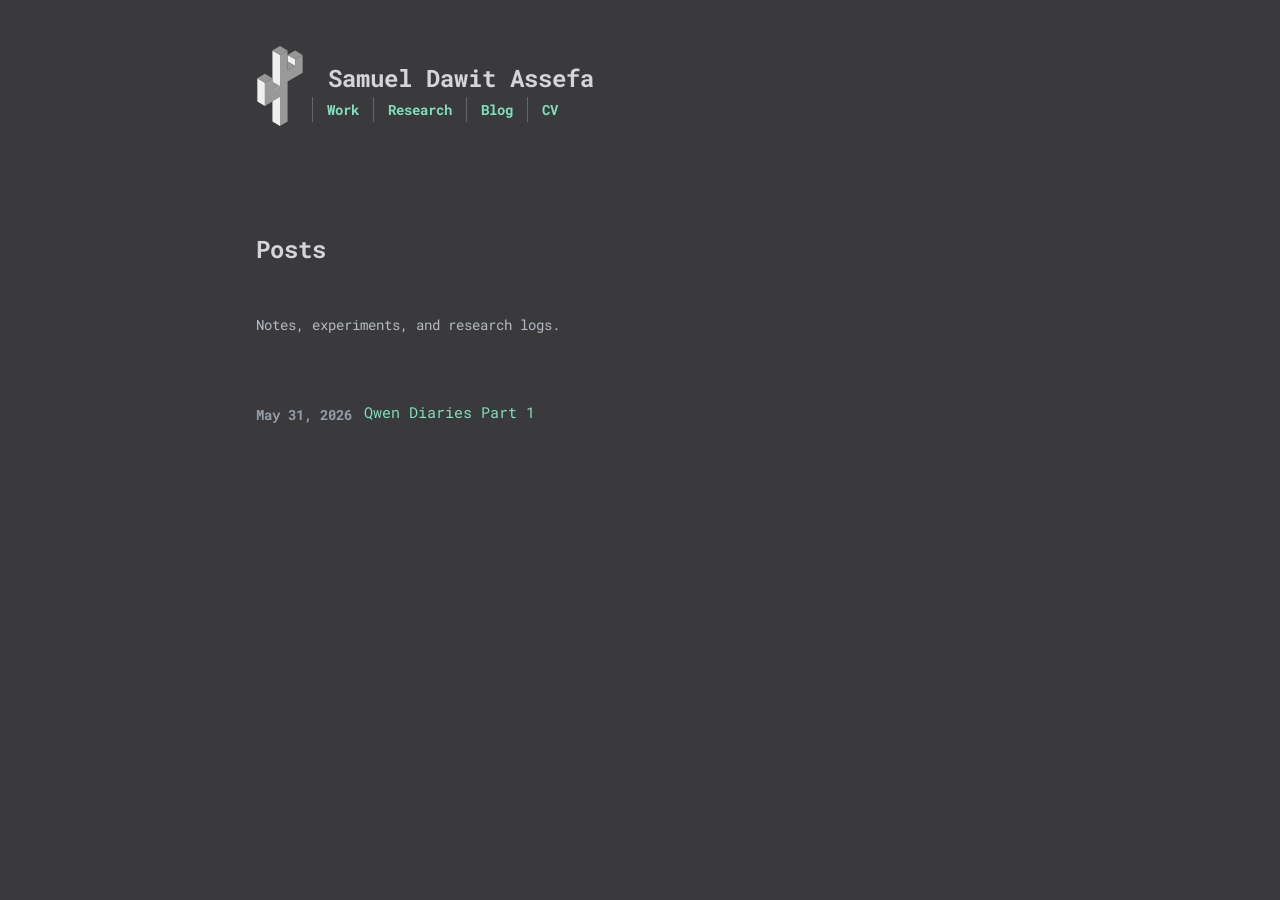
==== blog/index.html @ 893b2c5b "Match Astro Cactus styling" ====
<!doctype html>
<html lang="en">
  <head>
    <meta charset="utf-8">
    <meta name="viewport" content="width=device-width, initial-scale=1">
    <meta name="description" content="Blog posts by Samuel Dawit Assefa.">
    <title>Blog · Samuel Dawit Assefa</title>
    <link rel="stylesheet" href="/styles.css">
  </head>
  <body>
    <div class="page-shell">
      <header class="site-header">
        <div class="header-lockup">
          <a class="brand-link" href="/">
            <svg aria-hidden="true" class="mark" fill="none" focusable="false" viewBox="0 0 272 480" xmlns="http://www.w3.org/2000/svg">
              <path fill="#cdffb8" d="M181.334 93.333v-40L226.667 80v40zM136.001 53.333 90.667 26.667v426.666L136.001 480zM45.333 220 0 193.334v140L45.333 360z"></path>
              <path fill="#d482ab" d="M90.667 26.667 136.001 0l45.333 26.667-45.333 26.666zM181.334 53.33l45.333-26.72L272 53.33 226.667 80zM136 240l-45.333-26.67v53.34zM0 193.33l45.333-26.72 45.334 26.72L45.333 220zM181.334 93.277 226.667 120l-45.333 26.67z"></path>
              <path fill="#2abc89" d="m136 53.333 45.333-26.666v120L226.667 120V80L272 53.333V160l-90.667 53.333v240L136 480V306.667L45.334 360V220l45.333-26.667v73.334L136 240z"></path>
            </svg>
            <span>Samuel Dawit Assefa</span>
          </a>
          <nav aria-label="Primary navigation">
            <a href="/#work">Work</a>
            <a href="/#research">Research</a>
            <a href="/blog/" aria-current="page">Blog</a>
            <a href="/assets/Samuel_Dawit_Assefa_CV.pdf">CV</a>
          </nav>
        </div>
      </header>

      <main>
        <section class="intro">
          <h1>Posts</h1>
          <p>Notes, experiments, and research logs.</p>
        </section>

        <section class="section">
          <div class="post-list">
            <article class="post-row">
              <time datetime="2026-05-31">May 31, 2026</time>
              <h3><a href="/blog/qwen-diaries-part-1.html">Qwen Diaries Part 1</a></h3>
            </article>
          </div>
        </section>
      </main>
    </div>
  </body>
</html>
---- styles.css ----
:root {
  color-scheme: dark;
  --bg: #3a3a3c;
  --bg-soft: #444448;
  --text: #d5d5d7;
  --muted: #b5bac4;
  --faint: #969ca8;
  --line: #666;
  --accent: #7ee0bd;
  --accent-soft: #d6f6a2;
}

@font-face {
  font-family: "Roboto Mono";
  src: url("/assets/fonts/roboto-mono-regular.ttf") format("truetype");
  font-weight: 400;
  font-style: normal;
  font-display: swap;
}

@font-face {
  font-family: "Roboto Mono";
  src: url("/assets/fonts/roboto-mono-700.ttf") format("truetype");
  font-weight: 700;
  font-style: normal;
  font-display: swap;
}

* {
  box-sizing: border-box;
}

html {
  scroll-behavior: smooth;
}

body {
  margin: 0;
  background: var(--bg);
  color: var(--text);
  font-family: "Roboto Mono", ui-monospace, SFMono-Regular, Menlo, Monaco, Consolas, "Liberation Mono", "Courier New", monospace;
  font-size: 14px;
  line-height: 1.75;
  font-weight: 400;
}

a {
  color: var(--accent);
  text-decoration: none;
}

a:hover {
  color: var(--accent-soft);
  text-decoration: underline;
  text-underline-offset: 4px;
}

.page-shell {
  width: min(100% - 32px, 768px);
  margin: 0 auto;
  padding-top: 64px;
}

.site-header {
  position: relative;
  margin-bottom: 112px;
  padding: 0;
}

.header-lockup {
  display: flex;
  flex-direction: column;
  align-items: flex-start;
  padding-left: 72px;
}

.brand-link {
  position: relative;
  display: inline-flex;
  align-items: center;
  color: var(--text);
  font-size: 1.5rem;
  font-weight: 700;
  line-height: 1.2;
}

.mark {
  position: absolute;
  left: -72px;
  top: -18px;
  width: 48px;
  height: 80px;
  filter: grayscale(1);
}

.brand-link:hover .mark {
  filter: grayscale(0);
}

.site-title {
  color: var(--text);
  font-size: 0.95rem;
  font-weight: 600;
}

nav {
  display: flex;
  flex-wrap: wrap;
  gap: 0;
  color: var(--muted);
  font-size: 0.9rem;
  margin-top: 4px;
  margin-left: -16px;
}

nav a {
  color: var(--accent);
  font-weight: 700;
  padding: 0 14px;
  border-left: 1px solid var(--line);
}

nav a:hover,
nav a[aria-current="page"] {
  color: var(--accent);
}

main {
  padding: 0 0 72px;
}

.intro {
  padding: 0;
}

h1,
h2,
h3,
p {
  margin: 0;
}

h1 {
  max-width: 100%;
  color: var(--text);
  font-size: 1.5rem;
  line-height: 1.3;
  font-weight: 600;
  letter-spacing: 0;
}

h2 {
  color: var(--accent);
  font-size: 1.25rem;
  line-height: 1.3;
  font-weight: 600;
}

h3 {
  color: var(--text);
  font-size: 0.95rem;
  line-height: 1.35;
  font-weight: 400;
}

.intro > p,
.section > p,
.post-row p,
.article-body p {
  color: var(--muted);
}

.intro > p {
  max-width: 680px;
  margin-top: 16px;
}

.intro > p:first-of-type {
  margin-top: 48px;
}

.link-row {
  display: flex;
  flex-wrap: wrap;
  gap: 12px;
  margin-top: 16px;
}

.section {
  padding: 0;
  margin-top: 64px;
  border-top: 0;
}

.section-head {
  display: flex;
  align-items: baseline;
  justify-content: space-between;
  gap: 18px;
  margin-bottom: 24px;
}

.section-head > a {
  color: var(--muted);
  font-size: 0.92rem;
}

.post-list {
  display: grid;
  gap: 16px;
}

.post-row {
  display: grid;
  grid-template-columns: auto minmax(0, 1fr);
  gap: 12px;
  padding: 0;
}

.post-row + .post-row {
  border-top: 0;
}

.post-row time {
  color: var(--faint);
  min-width: 12ch;
  font-size: 0.9rem;
  font-weight: 600;
}

.post-row p {
  margin-top: 4px;
}

.simple-list {
  display: grid;
  gap: 8px;
  margin: 16px 0 0;
  padding: 0;
  color: var(--muted);
  list-style: none;
}

.simple-list li::before {
  content: "— ";
  color: var(--faint);
}

.article-header {
  padding: 0 0 34px;
}

.article-header h1 {
  margin-top: 10px;
}

.article-meta {
  color: var(--muted);
  font-size: 0.92rem;
}

.article-body {
  display: grid;
  gap: 18px;
  padding-top: 0;
  border-top: 0;
}

.note-box {
  padding: 18px;
  border: 1px solid var(--line);
  background: var(--bg-soft);
  color: var(--muted);
}

@media (max-width: 640px) {
  .page-shell {
    width: min(100% - 32px, 768px);
    padding-top: 42px;
  }

  .site-header {
    margin-bottom: 80px;
  }

  .header-lockup {
    display: block;
    padding-left: 42px;
  }

  .brand-link {
    font-size: 1.25rem;
  }

  .mark {
    left: -42px;
    top: -12px;
    width: 32px;
    height: 56px;
  }

  nav {
    margin-top: 8px;
    margin-left: -12px;
  }

  nav a {
    padding: 0 12px;
  }

  main {
    padding-top: 0;
  }

  .post-row {
    grid-template-columns: 1fr;
    gap: 4px;
  }
}
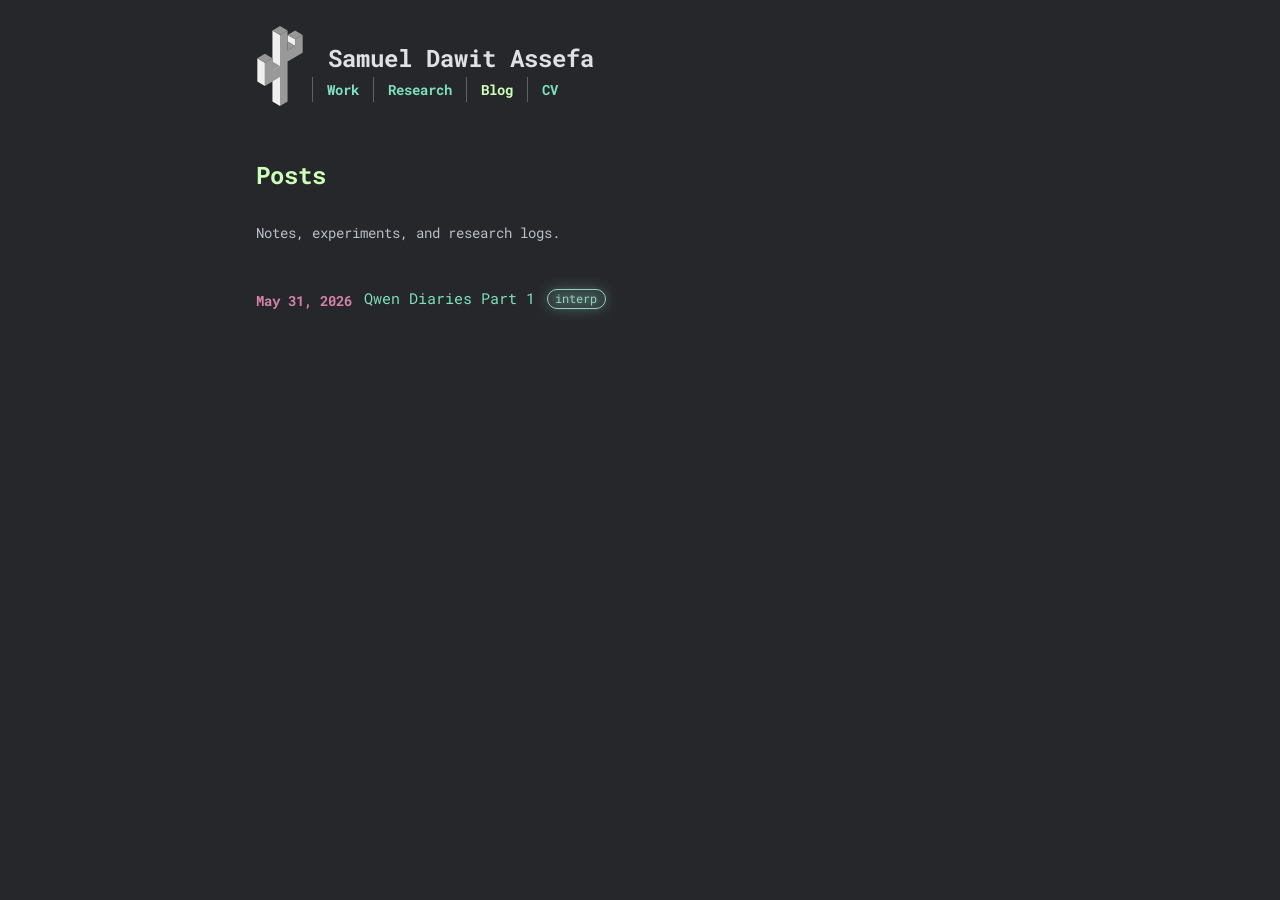
==== commit ec6d5cb4: "Add research topic tags" ====
--- a/blog/index.html
+++ b/blog/index.html
@@ -38,7 +38,7 @@
           <div class="post-list">
             <article class="post-row">
               <time datetime="2026-05-31">May 31, 2026</time>
-              <h3><a href="/blog/qwen-diaries-part-1.html">Qwen Diaries Part 1</a></h3>
+              <h3><a href="/blog/qwen-diaries-part-1.html">Qwen Diaries Part 1</a> <span class="pill interp">interp</span></h3>
             </article>
           </div>
         </section>
--- a/styles.css
+++ b/styles.css
@@ -1,13 +1,21 @@
 :root {
   color-scheme: dark;
-  --bg: #3a3a3c;
-  --bg-soft: #444448;
-  --text: #d5d5d7;
-  --muted: #b5bac4;
+  --bg: #26272b;
+  --bg-soft: #303138;
+  --text: #dfe1e5;
+  --muted: #b9bec8;
   --faint: #969ca8;
-  --line: #666;
+  --line: #5d616b;
   --accent: #7ee0bd;
   --accent-soft: #d6f6a2;
+  --pink: #d482ab;
+  --cactus: #cdffb8;
+  --bio: #d08ab0;
+  --bio-bg: rgba(208, 138, 176, 0.12);
+  --bio-glow: rgba(208, 138, 176, 0.34);
+  --interp: #93d4c1;
+  --interp-bg: rgba(147, 212, 193, 0.12);
+  --interp-glow: rgba(147, 212, 193, 0.32);
 }
 
 @font-face {
@@ -58,12 +66,12 @@
 .page-shell {
   width: min(100% - 32px, 768px);
   margin: 0 auto;
-  padding-top: 64px;
+  padding-top: 44px;
 }
 
 .site-header {
   position: relative;
-  margin-bottom: 112px;
+  margin-bottom: 58px;
   padding: 0;
 }
 
@@ -82,6 +90,16 @@
   font-size: 1.5rem;
   font-weight: 700;
   line-height: 1.2;
+}
+
+.brand-link span {
+  color: var(--text);
+}
+
+.brand-link span::selection,
+h1::selection {
+  background: var(--pink);
+  color: #111;
 }
 
 .mark {
@@ -122,7 +140,7 @@
 
 nav a:hover,
 nav a[aria-current="page"] {
-  color: var(--accent);
+  color: var(--cactus);
 }
 
 main {
@@ -149,6 +167,10 @@
   letter-spacing: 0;
 }
 
+h1 {
+  color: var(--cactus);
+}
+
 h2 {
   color: var(--accent);
   font-size: 1.25rem;
@@ -156,6 +178,10 @@
   font-weight: 600;
 }
 
+h2 a {
+  color: var(--accent);
+}
+
 h3 {
   color: var(--text);
   font-size: 0.95rem;
@@ -176,7 +202,7 @@
 }
 
 .intro > p:first-of-type {
-  margin-top: 48px;
+  margin-top: 30px;
 }
 
 .link-row {
@@ -186,9 +212,13 @@
   margin-top: 16px;
 }
 
+.link-row span {
+  color: var(--text);
+}
+
 .section {
   padding: 0;
-  margin-top: 64px;
+  margin-top: 42px;
   border-top: 0;
 }
 
@@ -222,7 +252,7 @@
 }
 
 .post-row time {
-  color: var(--faint);
+  color: var(--pink);
   min-width: 12ch;
   font-size: 0.9rem;
   font-weight: 600;
@@ -230,6 +260,88 @@
 
 .post-row p {
   margin-top: 4px;
+}
+
+.tag-inline {
+  display: inline-block;
+  padding: 0 0.32rem;
+  border: 1px solid currentColor;
+  border-radius: 0.35rem;
+  font-weight: 700;
+  line-height: 1.45;
+  white-space: nowrap;
+}
+
+.tag-inline.bio {
+  color: var(--bio);
+  background: var(--bio-bg);
+  box-shadow: 0 0 14px var(--bio-glow);
+  text-shadow: 0 0 10px var(--bio-glow);
+}
+
+.tag-inline.interp {
+  color: var(--interp);
+  background: var(--interp-bg);
+  box-shadow: 0 0 14px var(--interp-glow);
+  text-shadow: 0 0 10px var(--interp-glow);
+}
+
+.pill {
+  display: inline-block;
+  margin-left: 0.45ch;
+  padding: 0 0.45rem;
+  border: 1px solid currentColor;
+  border-radius: 999px;
+  font-size: 0.74rem;
+  font-weight: 400;
+  line-height: 1.55;
+  vertical-align: 0.08em;
+  text-shadow: 0 0 10px currentColor;
+}
+
+.pill.bio {
+  color: var(--bio);
+  background: var(--bio-bg);
+  box-shadow: 0 0 14px var(--bio-glow);
+}
+
+.pill.interp {
+  color: var(--interp);
+  background: var(--interp-bg);
+  box-shadow: 0 0 14px var(--interp-glow);
+}
+
+.tag-list {
+  display: flex;
+  flex-wrap: wrap;
+  gap: 8px;
+  margin: 18px 0 0;
+  padding: 0;
+  list-style: none;
+}
+
+.tag-list li {
+  padding: 0.1rem 0.55rem;
+  border: 1px solid var(--line);
+  border-radius: 999px;
+  color: var(--muted);
+  font-size: 0.82rem;
+}
+
+.tag-list li.bio {
+  border-color: var(--bio);
+  color: var(--bio);
+  background: var(--bio-bg);
+  box-shadow: 0 0 16px var(--bio-glow);
+  text-shadow: 0 0 10px var(--bio-glow);
+}
+
+.tag-list li.interp {
+  border-color: var(--interp);
+  color: var(--interp);
+  background: var(--interp-bg);
+  box-shadow: 0 0 16px var(--interp-glow);
+  text-shadow: 0 0 10px var(--interp-glow);
 }
 
 .simple-list {
@@ -243,7 +355,7 @@
 
 .simple-list li::before {
   content: "— ";
-  color: var(--faint);
+  color: var(--accent);
 }
 
 .article-header {
@@ -276,11 +388,11 @@
 @media (max-width: 640px) {
   .page-shell {
     width: min(100% - 32px, 768px);
-    padding-top: 42px;
+    padding-top: 32px;
   }
 
   .site-header {
-    margin-bottom: 80px;
+    margin-bottom: 48px;
   }
 
   .header-lockup {
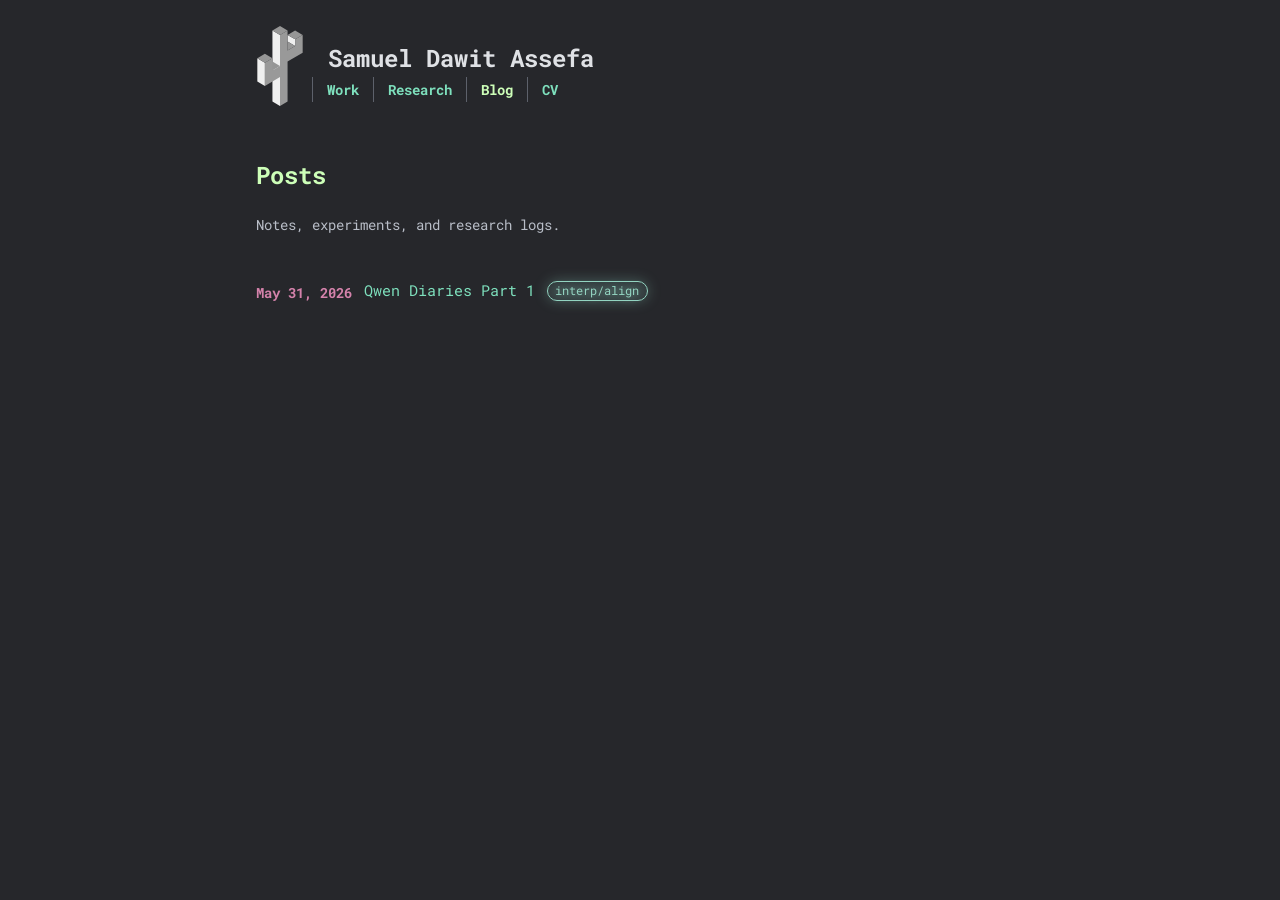
==== commit 9e85ebd1: "Refine research tags" ====
--- a/blog/index.html
+++ b/blog/index.html
@@ -38,7 +38,7 @@
           <div class="post-list">
             <article class="post-row">
               <time datetime="2026-05-31">May 31, 2026</time>
-              <h3><a href="/blog/qwen-diaries-part-1.html">Qwen Diaries Part 1</a> <span class="pill interp">interp</span></h3>
+              <h3><a href="/blog/qwen-diaries-part-1.html">Qwen Diaries Part 1</a> <span class="pill interp">interp/align</span></h3>
             </article>
           </div>
         </section>
--- a/styles.css
+++ b/styles.css
@@ -202,7 +202,7 @@
 }
 
 .intro > p:first-of-type {
-  margin-top: 30px;
+  margin-top: 22px;
 }
 
 .link-row {
@@ -320,6 +320,10 @@
   list-style: none;
 }
 
+.top-tags {
+  margin-top: 24px;
+}
+
 .tag-list li {
   padding: 0.1rem 0.55rem;
   border: 1px solid var(--line);
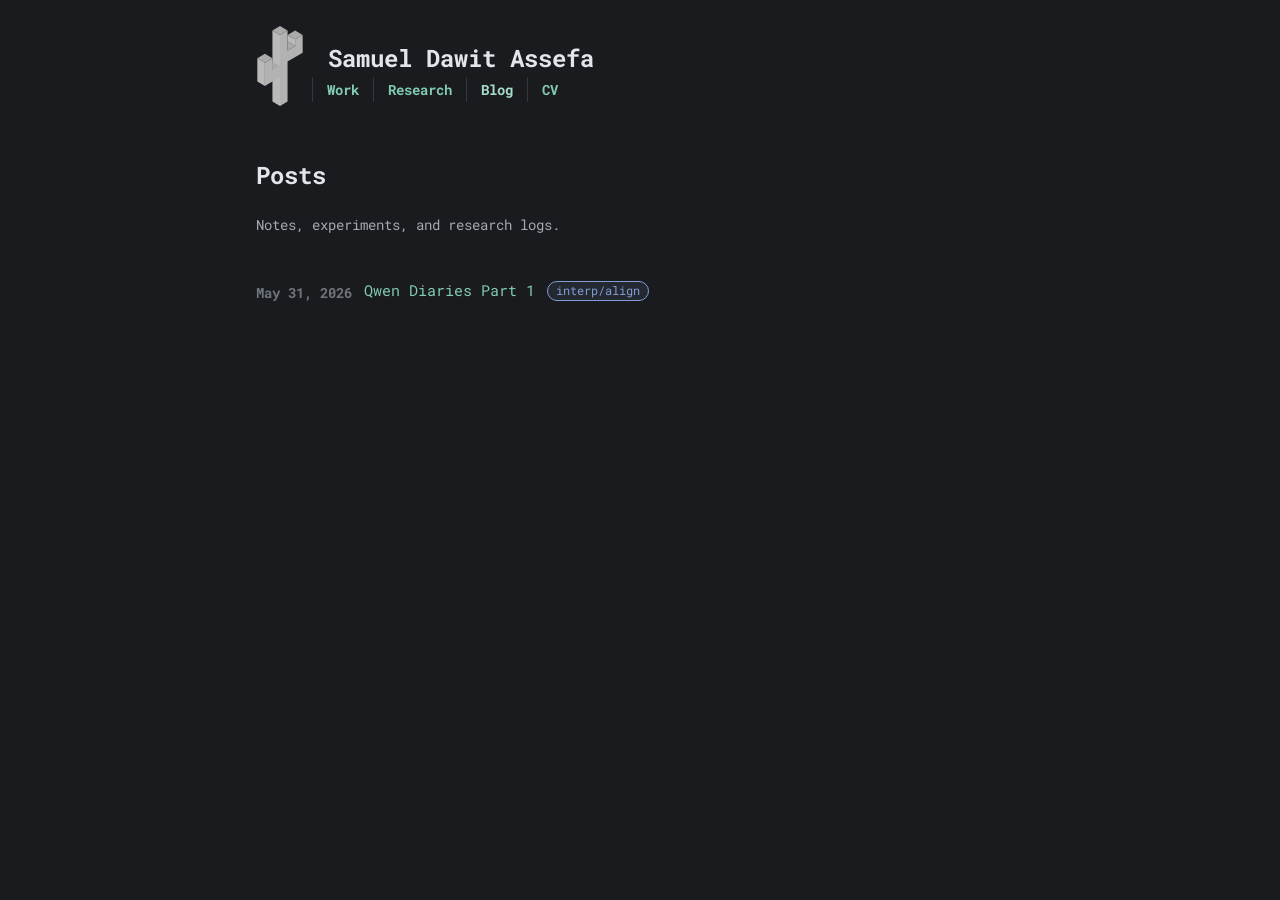
==== commit ad79b0f5: "Refine research thread styling" ====
--- a/blog/index.html
+++ b/blog/index.html
@@ -13,9 +13,9 @@
         <div class="header-lockup">
           <a class="brand-link" href="/">
             <svg aria-hidden="true" class="mark" fill="none" focusable="false" viewBox="0 0 272 480" xmlns="http://www.w3.org/2000/svg">
-              <path fill="#cdffb8" d="M181.334 93.333v-40L226.667 80v40zM136.001 53.333 90.667 26.667v426.666L136.001 480zM45.333 220 0 193.334v140L45.333 360z"></path>
-              <path fill="#d482ab" d="M90.667 26.667 136.001 0l45.333 26.667-45.333 26.666zM181.334 53.33l45.333-26.72L272 53.33 226.667 80zM136 240l-45.333-26.67v53.34zM0 193.33l45.333-26.72 45.334 26.72L45.333 220zM181.334 93.277 226.667 120l-45.333 26.67z"></path>
-              <path fill="#2abc89" d="m136 53.333 45.333-26.666v120L226.667 120V80L272 53.333V160l-90.667 53.333v240L136 480V306.667L45.334 360V220l45.333-26.667v73.334L136 240z"></path>
+              <path fill="#82cbb4" d="M181.334 93.333v-40L226.667 80v40zM136.001 53.333 90.667 26.667v426.666L136.001 480zM45.333 220 0 193.334v140L45.333 360z"></path>
+              <path fill="#e2a06a" d="M90.667 26.667 136.001 0l45.333 26.667-45.333 26.666zM181.334 53.33l45.333-26.72L272 53.33 226.667 80zM136 240l-45.333-26.67v53.34zM0 193.33l45.333-26.72 45.334 26.72L45.333 220zM181.334 93.277 226.667 120l-45.333 26.67z"></path>
+              <path fill="#93b4f5" d="m136 53.333 45.333-26.666v120L226.667 120V80L272 53.333V160l-90.667 53.333v240L136 480V306.667L45.334 360V220l45.333-26.667v73.334L136 240z"></path>
             </svg>
             <span>Samuel Dawit Assefa</span>
           </a>
--- a/styles.css
+++ b/styles.css
@@ -1,21 +1,21 @@
 :root {
   color-scheme: dark;
-  --bg: #26272b;
-  --bg-soft: #303138;
-  --text: #dfe1e5;
-  --muted: #b9bec8;
-  --faint: #969ca8;
-  --line: #5d616b;
-  --accent: #7ee0bd;
-  --accent-soft: #d6f6a2;
-  --pink: #d482ab;
-  --cactus: #cdffb8;
-  --bio: #d08ab0;
-  --bio-bg: rgba(208, 138, 176, 0.12);
-  --bio-glow: rgba(208, 138, 176, 0.34);
-  --interp: #93d4c1;
-  --interp-bg: rgba(147, 212, 193, 0.12);
-  --interp-glow: rgba(147, 212, 193, 0.32);
+  --bg: #1a1b1e;
+  --bg-soft: #242529;
+  --text: #e3e5ea;
+  --muted: #a4a9b4;
+  --faint: #6f747d;
+  --line: #34373d;
+
+  /* neutral structural accent (links, headings) */
+  --accent: #82cbb4;
+  --accent-soft: #a6ddca;
+
+  /* two research threads, opposed in temperature */
+  --interp: #93b4f5;          /* cool — interpretability & alignment */
+  --interp-bg: rgba(147, 180, 245, 0.10);
+  --bio: #e2a06a;             /* warm — applied ML / biomedical */
+  --bio-bg: rgba(226, 160, 106, 0.10);
 }
 
 @font-face {
@@ -98,7 +98,7 @@
 
 .brand-link span::selection,
 h1::selection {
-  background: var(--pink);
+  background: var(--accent);
   color: #111;
 }
 
@@ -140,7 +140,7 @@
 
 nav a:hover,
 nav a[aria-current="page"] {
-  color: var(--cactus);
+  color: var(--accent-soft);
 }
 
 main {
@@ -168,7 +168,7 @@
 }
 
 h1 {
-  color: var(--cactus);
+  color: var(--text);
 }
 
 h2 {
@@ -252,7 +252,7 @@
 }
 
 .post-row time {
-  color: var(--pink);
+  color: var(--faint);
   min-width: 12ch;
   font-size: 0.9rem;
   font-weight: 600;
@@ -263,89 +263,89 @@
 }
 
 .tag-inline {
-  display: inline-block;
-  padding: 0 0.32rem;
-  border: 1px solid currentColor;
-  border-radius: 0.35rem;
+  cursor: help;
   font-weight: 700;
-  line-height: 1.45;
-  white-space: nowrap;
+  text-decoration: underline dotted;
+  text-decoration-thickness: 1px;
+  text-underline-offset: 3px;
+  transition: color 160ms ease;
 }
 
 .tag-inline.bio {
   color: var(--bio);
-  background: var(--bio-bg);
-  box-shadow: 0 0 14px var(--bio-glow);
-  text-shadow: 0 0 10px var(--bio-glow);
+  text-decoration-color: rgba(226, 160, 106, 0.5);
 }
 
 .tag-inline.interp {
   color: var(--interp);
-  background: var(--interp-bg);
-  box-shadow: 0 0 14px var(--interp-glow);
-  text-shadow: 0 0 10px var(--interp-glow);
+  text-decoration-color: rgba(147, 180, 245, 0.5);
+}
+
+.tag-inline:hover {
+  text-decoration-style: solid;
 }
 
 .pill {
   display: inline-block;
   margin-left: 0.45ch;
-  padding: 0 0.45rem;
+  padding: 0 0.5rem;
   border: 1px solid currentColor;
   border-radius: 999px;
-  font-size: 0.74rem;
+  font-size: 0.72rem;
   font-weight: 400;
   line-height: 1.55;
   vertical-align: 0.08em;
-  text-shadow: 0 0 10px currentColor;
+  opacity: 0.85;
 }
 
 .pill.bio {
   color: var(--bio);
   background: var(--bio-bg);
-  box-shadow: 0 0 14px var(--bio-glow);
 }
 
 .pill.interp {
   color: var(--interp);
   background: var(--interp-bg);
-  box-shadow: 0 0 14px var(--interp-glow);
-}
-
-.tag-list {
-  display: flex;
-  flex-wrap: wrap;
-  gap: 8px;
-  margin: 18px 0 0;
-  padding: 0;
-  list-style: none;
-}
-
-.top-tags {
-  margin-top: 24px;
-}
-
-.tag-list li {
-  padding: 0.1rem 0.55rem;
-  border: 1px solid var(--line);
-  border-radius: 999px;
+}
+
+.threads {
+  display: grid;
+  gap: 14px;
+  margin-top: 26px;
+}
+
+.thread {
+  display: grid;
+  gap: 3px;
+  padding-left: 14px;
+  border-left: 2px solid var(--line);
+}
+
+.thread-name {
+  font-size: 0.9rem;
+  font-weight: 700;
+  letter-spacing: 0.01em;
+}
+
+.thread-detail {
   color: var(--muted);
   font-size: 0.82rem;
 }
 
-.tag-list li.bio {
-  border-color: var(--bio);
+.thread.interp {
+  border-left-color: var(--interp);
+}
+
+.thread.interp .thread-name {
+  color: var(--interp);
+}
+
+.thread.bio {
+  border-left-color: var(--bio);
+}
+
+.thread.bio .thread-name {
   color: var(--bio);
-  background: var(--bio-bg);
-  box-shadow: 0 0 16px var(--bio-glow);
-  text-shadow: 0 0 10px var(--bio-glow);
-}
-
-.tag-list li.interp {
-  border-color: var(--interp);
-  color: var(--interp);
-  background: var(--interp-bg);
-  box-shadow: 0 0 16px var(--interp-glow);
-  text-shadow: 0 0 10px var(--interp-glow);
 }
 
 .simple-list {
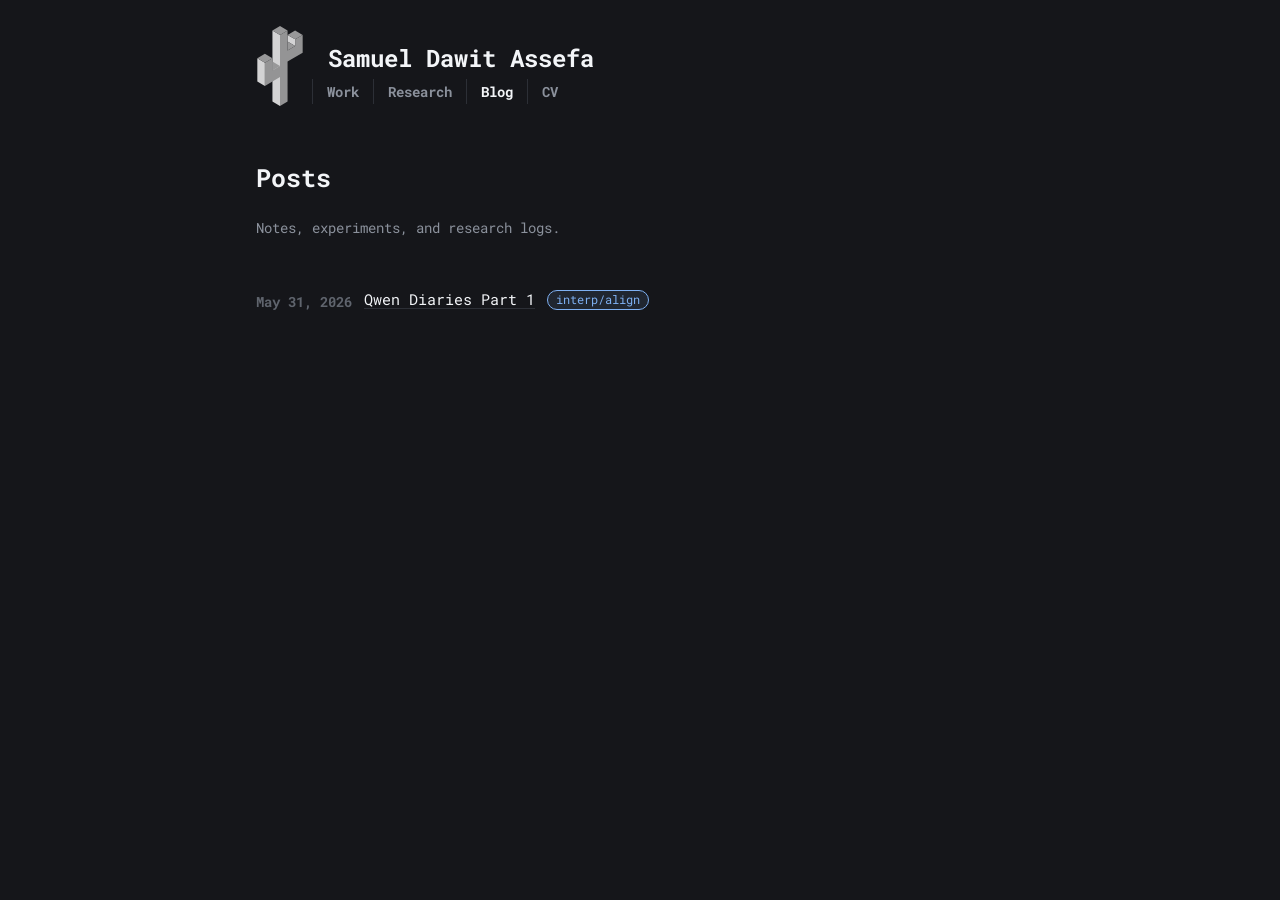
==== commit 351ca452: "Add research thread hover theme" ====
--- a/blog/index.html
+++ b/blog/index.html
@@ -13,9 +13,9 @@
         <div class="header-lockup">
           <a class="brand-link" href="/">
             <svg aria-hidden="true" class="mark" fill="none" focusable="false" viewBox="0 0 272 480" xmlns="http://www.w3.org/2000/svg">
-              <path fill="#82cbb4" d="M181.334 93.333v-40L226.667 80v40zM136.001 53.333 90.667 26.667v426.666L136.001 480zM45.333 220 0 193.334v140L45.333 360z"></path>
-              <path fill="#e2a06a" d="M90.667 26.667 136.001 0l45.333 26.667-45.333 26.666zM181.334 53.33l45.333-26.72L272 53.33 226.667 80zM136 240l-45.333-26.67v53.34zM0 193.33l45.333-26.72 45.334 26.72L45.333 220zM181.334 93.277 226.667 120l-45.333 26.67z"></path>
-              <path fill="#93b4f5" d="m136 53.333 45.333-26.666v120L226.667 120V80L272 53.333V160l-90.667 53.333v240L136 480V306.667L45.334 360V220l45.333-26.667v73.334L136 240z"></path>
+              <path fill="#f3f5f8" d="M181.334 93.333v-40L226.667 80v40zM136.001 53.333 90.667 26.667v426.666L136.001 480zM45.333 220 0 193.334v140L45.333 360z"></path>
+              <path fill="#e6a571" d="M90.667 26.667 136.001 0l45.333 26.667-45.333 26.666zM181.334 53.33l45.333-26.72L272 53.33 226.667 80zM136 240l-45.333-26.67v53.34zM0 193.33l45.333-26.72 45.334 26.72L45.333 220zM181.334 93.277 226.667 120l-45.333 26.67z"></path>
+              <path fill="#7eb0f2" d="m136 53.333 45.333-26.666v120L226.667 120V80L272 53.333V160l-90.667 53.333v240L136 480V306.667L45.334 360V220l45.333-26.667v73.334L136 240z"></path>
             </svg>
             <span>Samuel Dawit Assefa</span>
           </a>
@@ -44,5 +44,6 @@
         </section>
       </main>
     </div>
+    <script src="/assets/theme.js"></script>
   </body>
 </html>
--- a/styles.css
+++ b/styles.css
@@ -1,21 +1,24 @@
 :root {
   color-scheme: dark;
-  --bg: #1a1b1e;
-  --bg-soft: #242529;
-  --text: #e3e5ea;
-  --muted: #a4a9b4;
-  --faint: #6f747d;
-  --line: #34373d;
-
-  /* neutral structural accent (links, headings) */
-  --accent: #82cbb4;
-  --accent-soft: #a6ddca;
-
-  /* two research threads, opposed in temperature */
-  --interp: #93b4f5;          /* cool — interpretability & alignment */
-  --interp-bg: rgba(147, 180, 245, 0.10);
-  --bio: #e2a06a;             /* warm — applied ML / biomedical */
-  --bio-bg: rgba(226, 160, 106, 0.10);
+
+  /* monochrome base — the ONLY non-theme colors on the site */
+  --bg: #15161a;
+  --bg-soft: #1e1f24;
+  --text: #d4d8df;     /* body copy */
+  --bright: #f3f5f8;   /* links, headings, emphasis */
+  --muted: #8b919c;
+  --faint: #5f646d;
+  --line: #2c2f36;
+
+  /* the two research threads — the only chroma on the page */
+  --interp: #7eb0f2;                        /* cool — interpretability & alignment */
+  --interp-bg: rgba(126, 176, 242, 0.10);
+  --interp-glow: rgba(126, 176, 242, 0.55);
+  --bio: #e6a571;                           /* warm — applied ML / biomedical */
+  --bio-bg: rgba(230, 165, 113, 0.10);
+  --bio-glow: rgba(230, 165, 113, 0.55);
+
+  --dim: 0.32; /* opacity of the inactive thread when one is lit */
 }
 
 @font-face {
@@ -52,15 +55,19 @@
   font-weight: 400;
 }
 
+/* Links are neutral and rely on brightness + underline, so the two theme
+   colors never have to compete with a third accent hue. */
 a {
-  color: var(--accent);
-  text-decoration: none;
+  color: var(--bright);
+  text-decoration: underline;
+  text-decoration-color: var(--line);
+  text-underline-offset: 3px;
+  transition: text-decoration-color 160ms ease, color 160ms ease;
 }
 
 a:hover {
-  color: var(--accent-soft);
-  text-decoration: underline;
-  text-underline-offset: 4px;
+  color: var(--bright);
+  text-decoration-color: currentColor;
 }
 
 .page-shell {
@@ -86,20 +93,20 @@
   position: relative;
   display: inline-flex;
   align-items: center;
-  color: var(--text);
+  color: var(--bright);
   font-size: 1.5rem;
   font-weight: 700;
   line-height: 1.2;
+  text-decoration: none;
 }
 
 .brand-link span {
-  color: var(--text);
-}
-
-.brand-link span::selection,
-h1::selection {
-  background: var(--accent);
-  color: #111;
+  color: var(--bright);
+}
+
+::selection {
+  background: var(--interp);
+  color: #0b0c10;
 }
 
 .mark {
@@ -108,17 +115,12 @@
   top: -18px;
   width: 48px;
   height: 80px;
-  filter: grayscale(1);
+  filter: grayscale(1) opacity(0.85);
+  transition: filter 200ms ease;
 }
 
 .brand-link:hover .mark {
-  filter: grayscale(0);
-}
-
-.site-title {
-  color: var(--text);
-  font-size: 0.95rem;
-  font-weight: 600;
+  filter: grayscale(0) opacity(1);
 }
 
 nav {
@@ -127,20 +129,21 @@
   gap: 0;
   color: var(--muted);
   font-size: 0.9rem;
-  margin-top: 4px;
+  margin-top: 6px;
   margin-left: -16px;
 }
 
 nav a {
-  color: var(--accent);
+  color: var(--muted);
   font-weight: 700;
   padding: 0 14px;
   border-left: 1px solid var(--line);
+  text-decoration: none;
 }
 
 nav a:hover,
 nav a[aria-current="page"] {
-  color: var(--accent-soft);
+  color: var(--bright);
 }
 
 main {
@@ -160,26 +163,23 @@
 
 h1 {
   max-width: 100%;
-  color: var(--text);
-  font-size: 1.5rem;
+  color: var(--bright);
+  font-size: 1.55rem;
   line-height: 1.3;
-  font-weight: 600;
+  font-weight: 700;
   letter-spacing: 0;
 }
 
-h1 {
-  color: var(--text);
-}
-
 h2 {
-  color: var(--accent);
-  font-size: 1.25rem;
+  color: var(--bright);
+  font-size: 1.2rem;
   line-height: 1.3;
-  font-weight: 600;
+  font-weight: 700;
 }
 
 h2 a {
-  color: var(--accent);
+  color: var(--bright);
+  text-decoration: none;
 }
 
 h3 {
@@ -209,7 +209,7 @@
   display: flex;
   flex-wrap: wrap;
   gap: 12px;
-  margin-top: 16px;
+  margin-top: 18px;
 }
 
 .link-row span {
@@ -218,8 +218,24 @@
 
 .section {
   padding: 0;
-  margin-top: 42px;
+  margin-top: 48px;
   border-top: 0;
+}
+
+/* hairline section markers for quiet console structure */
+.section > h2 {
+  position: relative;
+  padding-bottom: 10px;
+}
+
+.section > h2::after {
+  content: "";
+  position: absolute;
+  left: 0;
+  bottom: 0;
+  width: 100%;
+  height: 1px;
+  background: var(--line);
 }
 
 .section-head {
@@ -230,6 +246,14 @@
   margin-bottom: 24px;
 }
 
+.section-head h2 {
+  padding-bottom: 0;
+}
+
+.section-head h2::after {
+  display: none;
+}
+
 .section-head > a {
   color: var(--muted);
   font-size: 0.92rem;
@@ -245,10 +269,6 @@
   grid-template-columns: auto minmax(0, 1fr);
   gap: 12px;
   padding: 0;
-}
-
-.post-row + .post-row {
-  border-top: 0;
 }
 
 .post-row time {
@@ -262,29 +282,70 @@
   margin-top: 4px;
 }
 
+/* ---- research threads (the page's identity) ---- */
+.threads {
+  display: grid;
+  gap: 16px;
+  margin-top: 28px;
+}
+
+.thread {
+  display: grid;
+  gap: 3px;
+  padding-left: 16px;
+  border-left: 2px solid var(--line);
+  transition: opacity 200ms ease, border-color 200ms ease, box-shadow 200ms ease;
+}
+
+.thread-name {
+  font-size: 0.92rem;
+  font-weight: 700;
+  letter-spacing: 0.01em;
+  transition: text-shadow 200ms ease;
+}
+
+.thread-detail {
+  color: var(--muted);
+  font-size: 0.82rem;
+}
+
+.thread.interp {
+  border-left-color: var(--interp);
+}
+
+.thread.interp .thread-name {
+  color: var(--interp);
+}
+
+.thread.bio {
+  border-left-color: var(--bio);
+}
+
+.thread.bio .thread-name {
+  color: var(--bio);
+}
+
+/* ---- inline thread tags ---- */
 .tag-inline {
   cursor: help;
   font-weight: 700;
   text-decoration: underline dotted;
   text-decoration-thickness: 1px;
   text-underline-offset: 3px;
-  transition: color 160ms ease;
+  transition: text-shadow 200ms ease, opacity 200ms ease;
 }
 
 .tag-inline.bio {
   color: var(--bio);
-  text-decoration-color: rgba(226, 160, 106, 0.5);
+  text-decoration-color: rgba(230, 165, 113, 0.5);
 }
 
 .tag-inline.interp {
   color: var(--interp);
-  text-decoration-color: rgba(147, 180, 245, 0.5);
-}
-
-.tag-inline:hover {
-  text-decoration-style: solid;
-}
-
+  text-decoration-color: rgba(126, 176, 242, 0.5);
+}
+
+/* ---- pills ---- */
 .pill {
   display: inline-block;
   margin-left: 0.45ch;
@@ -295,7 +356,7 @@
   font-weight: 400;
   line-height: 1.55;
   vertical-align: 0.08em;
-  opacity: 0.85;
+  transition: text-shadow 200ms ease, box-shadow 200ms ease, opacity 200ms ease;
 }
 
 .pill.bio {
@@ -308,44 +369,43 @@
   background: var(--interp-bg);
 }
 
-.threads {
-  display: grid;
-  gap: 14px;
-  margin-top: 26px;
-}
-
-.thread {
-  display: grid;
-  gap: 3px;
-  padding-left: 14px;
-  border-left: 2px solid var(--line);
-}
-
-.thread-name {
-  font-size: 0.9rem;
-  font-weight: 700;
-  letter-spacing: 0.01em;
-}
-
-.thread-detail {
-  color: var(--muted);
-  font-size: 0.82rem;
-}
-
-.thread.interp {
-  border-left-color: var(--interp);
-}
-
-.thread.interp .thread-name {
-  color: var(--interp);
-}
-
-.thread.bio {
-  border-left-color: var(--bio);
-}
-
-.thread.bio .thread-name {
-  color: var(--bio);
+/* ---- interactive cross-thread glow ----
+   Hovering anything in a thread lights up every element of that thread
+   across the page and dims the other thread. Calm by default, alive on hover. */
+.interp,
+.bio {
+  transition: opacity 200ms ease, text-shadow 200ms ease, box-shadow 200ms ease;
+}
+
+body.lit-interp .interp {
+  text-shadow: 0 0 14px var(--interp-glow);
+}
+
+body.lit-interp .pill.interp {
+  box-shadow: 0 0 16px var(--interp-glow);
+}
+
+body.lit-interp .thread.interp {
+  box-shadow: -2px 0 16px -4px var(--interp-glow);
+}
+
+body.lit-bio .bio {
+  text-shadow: 0 0 14px var(--bio-glow);
+}
+
+body.lit-bio .pill.bio {
+  box-shadow: 0 0 16px var(--bio-glow);
+}
+
+body.lit-bio .thread.bio {
+  box-shadow: -2px 0 16px -4px var(--bio-glow);
+}
+
+/* fade the inactive thread so the active one reads as a single story */
+body.lit-interp .bio,
+body.lit-bio .interp {
+  opacity: var(--dim);
+  text-shadow: none;
 }
 
 .simple-list {
@@ -359,7 +419,7 @@
 
 .simple-list li::before {
   content: "— ";
-  color: var(--accent);
+  color: var(--faint);
 }
 
 .article-header {
@@ -385,6 +445,7 @@
 .note-box {
   padding: 18px;
   border: 1px solid var(--line);
+  border-left: 2px solid var(--line);
   background: var(--bg-soft);
   color: var(--muted);
 }
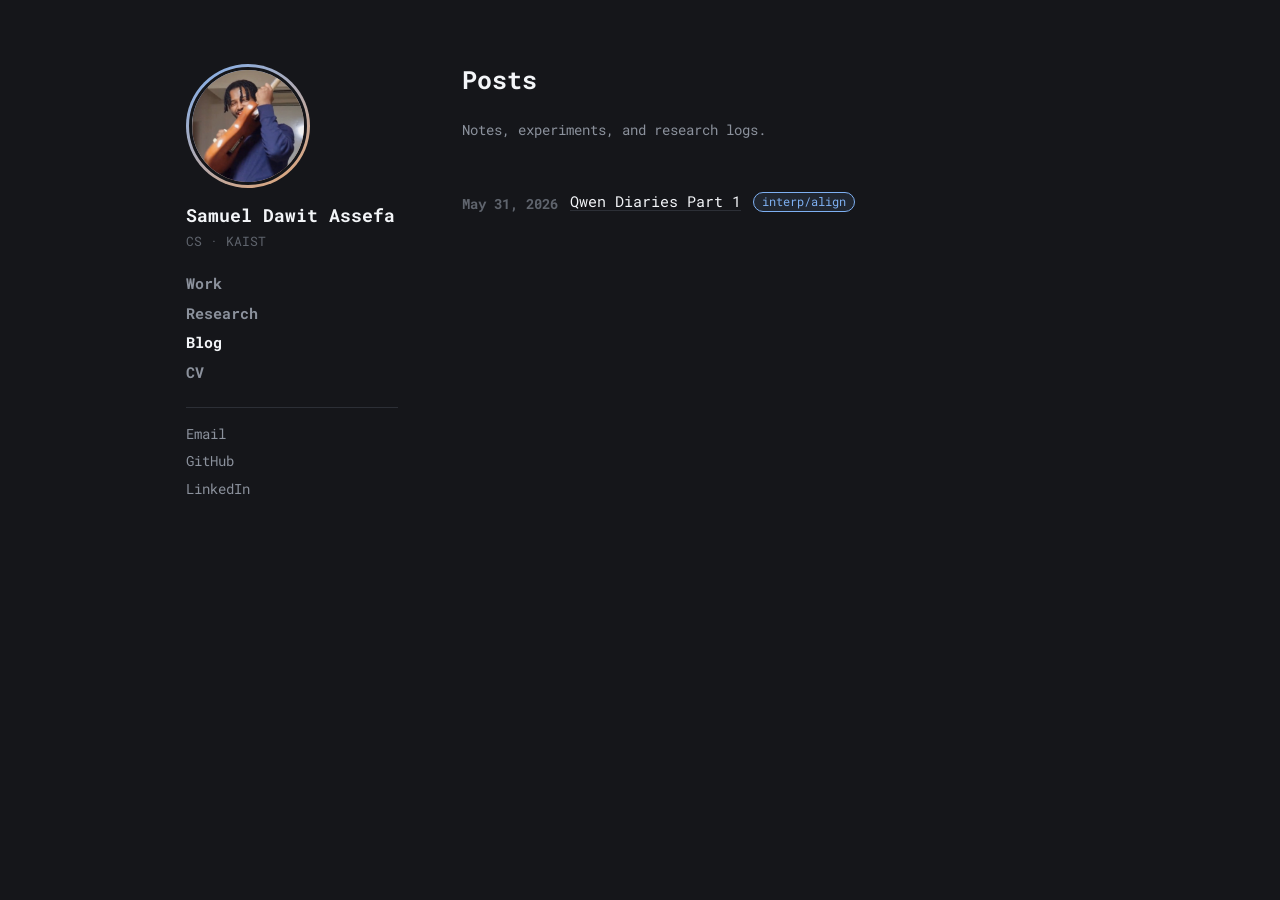
==== commit 0ff9ba98: "Add profile sidebar layout" ====
--- a/blog/index.html
+++ b/blog/index.html
@@ -10,21 +10,25 @@
   <body>
     <div class="page-shell">
       <header class="site-header">
-        <div class="header-lockup">
-          <a class="brand-link" href="/">
-            <svg aria-hidden="true" class="mark" fill="none" focusable="false" viewBox="0 0 272 480" xmlns="http://www.w3.org/2000/svg">
-              <path fill="#f3f5f8" d="M181.334 93.333v-40L226.667 80v40zM136.001 53.333 90.667 26.667v426.666L136.001 480zM45.333 220 0 193.334v140L45.333 360z"></path>
-              <path fill="#e6a571" d="M90.667 26.667 136.001 0l45.333 26.667-45.333 26.666zM181.334 53.33l45.333-26.72L272 53.33 226.667 80zM136 240l-45.333-26.67v53.34zM0 193.33l45.333-26.72 45.334 26.72L45.333 220zM181.334 93.277 226.667 120l-45.333 26.67z"></path>
-              <path fill="#7eb0f2" d="m136 53.333 45.333-26.666v120L226.667 120V80L272 53.333V160l-90.667 53.333v240L136 480V306.667L45.334 360V220l45.333-26.667v73.334L136 240z"></path>
-            </svg>
-            <span>Samuel Dawit Assefa</span>
+        <div class="sidebar">
+          <a class="avatar-ring" href="/" aria-label="Samuel Dawit Assefa — home">
+            <img class="avatar" src="/assets/profile.jpg" alt="Samuel Dawit Assefa" width="120" height="120">
           </a>
+          <div class="identity">
+            <a class="brand-link" href="/">Samuel Dawit Assefa</a>
+            <p class="brand-sub">CS · KAIST</p>
+          </div>
           <nav aria-label="Primary navigation">
             <a href="/#work">Work</a>
             <a href="/#research">Research</a>
             <a href="/blog/" aria-current="page">Blog</a>
             <a href="/assets/Samuel_Dawit_Assefa_CV.pdf">CV</a>
           </nav>
+          <div class="sidebar-links">
+            <a href="mailto:samuelassefa@kaist.ac.kr">Email</a>
+            <a href="https://github.com/sammythedude">GitHub</a>
+            <a href="https://www.linkedin.com/in/samuel-dawit-assefa">LinkedIn</a>
+          </div>
         </div>
       </header>
 
--- a/styles.css
+++ b/styles.css
@@ -71,37 +71,69 @@
 }
 
 .page-shell {
-  width: min(100% - 32px, 768px);
+  width: min(100% - 40px, 908px);
   margin: 0 auto;
-  padding-top: 44px;
-}
-
+  padding-top: 64px;
+  display: grid;
+  grid-template-columns: 212px minmax(0, 1fr);
+  gap: 64px;
+  align-items: start;
+}
+
+/* ---- left sidebar (research-site style) ---- */
 .site-header {
-  position: relative;
-  margin-bottom: 58px;
+  position: sticky;
+  top: 64px;
   padding: 0;
 }
 
-.header-lockup {
-  display: flex;
-  flex-direction: column;
-  align-items: flex-start;
-  padding-left: 72px;
+.sidebar {
+  display: grid;
+  gap: 16px;
+  justify-items: start;
+}
+
+/* duo-gradient ring frames the photo with the two research-thread colors */
+.avatar-ring {
+  display: block;
+  width: 124px;
+  height: 124px;
+  padding: 3px;
+  border-radius: 50%;
+  background: linear-gradient(145deg, var(--interp), var(--bio));
+  transition: box-shadow 220ms ease;
+}
+
+.avatar-ring:hover {
+  box-shadow: 0 0 20px -2px var(--interp-glow), 0 0 22px -2px var(--bio-glow);
+}
+
+.avatar {
+  display: block;
+  width: 100%;
+  height: 100%;
+  border-radius: 50%;
+  object-fit: cover;
+  object-position: 46% 20%;
+  border: 3px solid var(--bg);
+}
+
+.identity {
+  display: grid;
+  gap: 3px;
 }
 
 .brand-link {
-  position: relative;
-  display: inline-flex;
-  align-items: center;
-  color: var(--bright);
-  font-size: 1.5rem;
-  font-weight: 700;
-  line-height: 1.2;
+  color: var(--bright);
+  font-size: 1.12rem;
+  font-weight: 700;
+  line-height: 1.3;
   text-decoration: none;
 }
 
-.brand-link span {
-  color: var(--bright);
+.brand-sub {
+  color: var(--faint);
+  font-size: 0.82rem;
 }
 
 ::selection {
@@ -109,41 +141,45 @@
   color: #0b0c10;
 }
 
-.mark {
-  position: absolute;
-  left: -72px;
-  top: -18px;
-  width: 48px;
-  height: 80px;
-  filter: grayscale(1) opacity(0.85);
-  transition: filter 200ms ease;
-}
-
-.brand-link:hover .mark {
-  filter: grayscale(0) opacity(1);
-}
-
 nav {
   display: flex;
-  flex-wrap: wrap;
-  gap: 0;
-  color: var(--muted);
-  font-size: 0.9rem;
-  margin-top: 6px;
-  margin-left: -16px;
+  flex-direction: column;
+  gap: 1px;
 }
 
 nav a {
   color: var(--muted);
   font-weight: 700;
-  padding: 0 14px;
-  border-left: 1px solid var(--line);
+  font-size: 0.95rem;
+  padding: 1px 0;
   text-decoration: none;
 }
 
 nav a:hover,
 nav a[aria-current="page"] {
   color: var(--bright);
+}
+
+.sidebar-links {
+  display: flex;
+  flex-direction: column;
+  gap: 3px;
+  width: 100%;
+  margin-top: 4px;
+  padding-top: 14px;
+  border-top: 1px solid var(--line);
+}
+
+.sidebar-links a {
+  color: var(--muted);
+  font-size: 0.88rem;
+  text-decoration: none;
+}
+
+.sidebar-links a:hover {
+  color: var(--bright);
+  text-decoration: underline;
+  text-decoration-color: currentColor;
 }
 
 main {
@@ -203,17 +239,6 @@
 
 .intro > p:first-of-type {
   margin-top: 22px;
-}
-
-.link-row {
-  display: flex;
-  flex-wrap: wrap;
-  gap: 12px;
-  margin-top: 18px;
-}
-
-.link-row span {
-  color: var(--text);
 }
 
 .section {
@@ -450,43 +475,63 @@
   color: var(--muted);
 }
 
-@media (max-width: 640px) {
+@media (max-width: 760px) {
   .page-shell {
-    width: min(100% - 32px, 768px);
-    padding-top: 32px;
+    width: min(100% - 32px, 640px);
+    grid-template-columns: 1fr;
+    gap: 36px;
+    padding-top: 36px;
   }
 
   .site-header {
-    margin-bottom: 48px;
-  }
-
-  .header-lockup {
-    display: block;
-    padding-left: 42px;
+    position: static;
+    top: auto;
+  }
+
+  /* collapse the sidebar into a compact header row */
+  .sidebar {
+    grid-template-columns: auto minmax(0, 1fr);
+    grid-template-areas:
+      "avatar identity"
+      "nav    nav"
+      "links  links";
+    align-items: center;
+    gap: 12px 18px;
+  }
+
+  .avatar-ring {
+    grid-area: avatar;
+    width: 76px;
+    height: 76px;
+  }
+
+  .identity {
+    grid-area: identity;
   }
 
   .brand-link {
-    font-size: 1.25rem;
-  }
-
-  .mark {
-    left: -42px;
-    top: -12px;
-    width: 32px;
-    height: 56px;
+    font-size: 1.05rem;
   }
 
   nav {
-    margin-top: 8px;
+    grid-area: nav;
+    flex-direction: row;
+    flex-wrap: wrap;
+    gap: 0;
     margin-left: -12px;
   }
 
   nav a {
     padding: 0 12px;
-  }
-
-  main {
-    padding-top: 0;
+    border-left: 1px solid var(--line);
+  }
+
+  .sidebar-links {
+    grid-area: links;
+    flex-direction: row;
+    flex-wrap: wrap;
+    gap: 14px;
+    margin-top: 0;
   }
 
   .post-row {
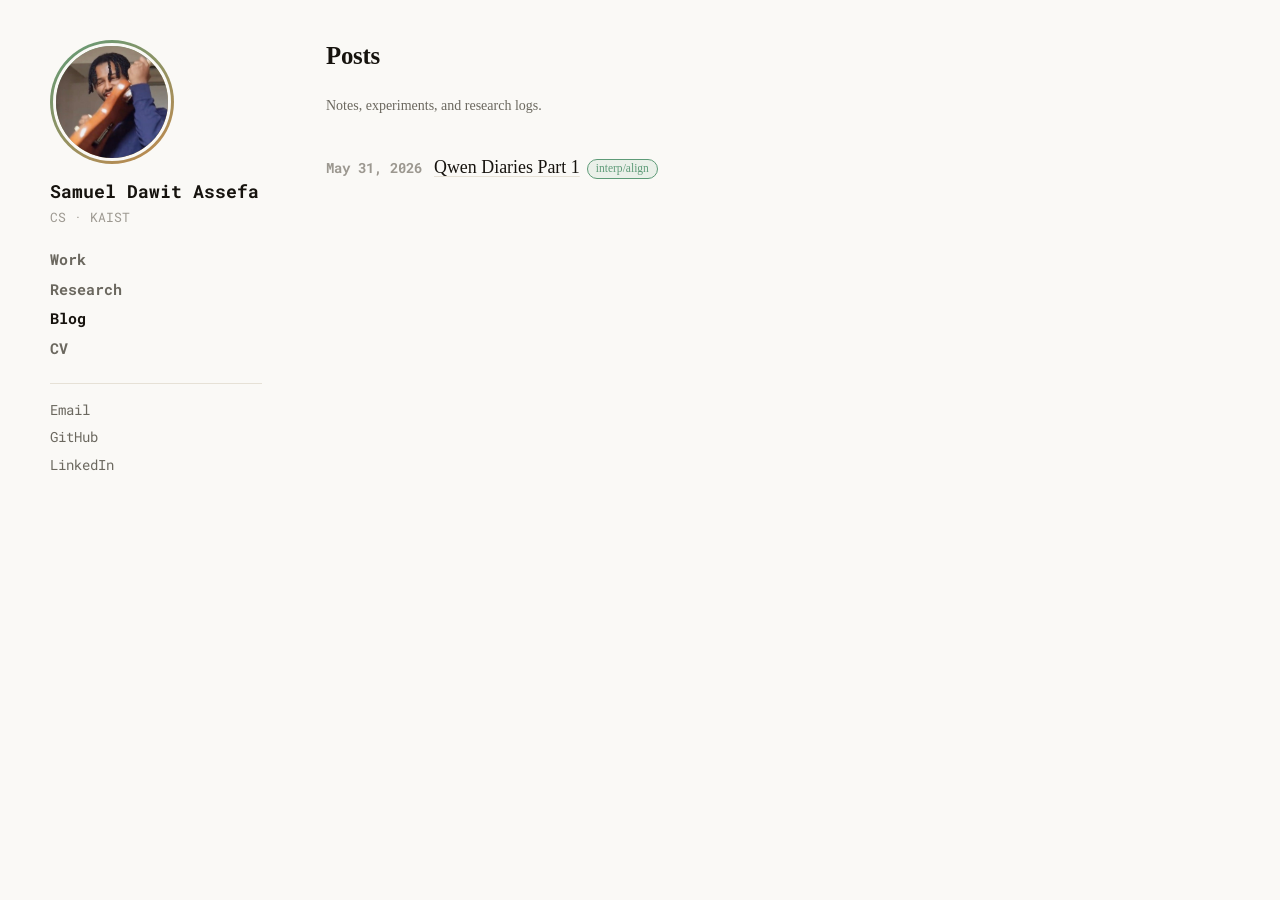
==== commit 1f32a46a: "Blog: light serif reading theme, cleaner titles, smaller figures Switch the /blog section to a light" ====
--- a/blog/index.html
+++ b/blog/index.html
@@ -6,6 +6,7 @@
     <meta name="description" content="Blog posts by Samuel Dawit Assefa.">
     <title>Blog · Samuel Dawit Assefa</title>
     <link rel="stylesheet" href="/styles.css">
+    <link rel="stylesheet" href="/blog/blog.css">
   </head>
   <body>
     <div class="page-shell">
--- a/styles.css
+++ b/styles.css
@@ -11,12 +11,12 @@
   --line: #2c2f36;
 
   /* the two research threads — the only chroma on the page */
-  --interp: #7eb0f2;                        /* cool — interpretability & alignment */
-  --interp-bg: rgba(126, 176, 242, 0.10);
-  --interp-glow: rgba(126, 176, 242, 0.55);
-  --bio: #e6a571;                           /* warm — applied ML / biomedical */
+  --interp: #8fbf9f;                        /* soft sage green — interpretability & alignment */
+  --interp-bg: rgba(143, 191, 159, 0.10);
+  --interp-glow: rgba(143, 191, 159, 0.45);
+  --bio: #e6a571;                           /* warm amber — applied ML / biomedical */
   --bio-bg: rgba(230, 165, 113, 0.10);
-  --bio-glow: rgba(230, 165, 113, 0.55);
+  --bio-glow: rgba(230, 165, 113, 0.45);
 
   --dim: 0.32; /* opacity of the inactive thread when one is lit */
 }
@@ -32,6 +32,24 @@
 @font-face {
   font-family: "Roboto Mono";
   src: url("/assets/fonts/roboto-mono-700.ttf") format("truetype");
+  font-weight: 700;
+  font-style: normal;
+  font-display: swap;
+}
+
+/* Adwa — Ethiopic/Amharic display face by Abraham Abebe.
+   Embedded so the Amharic heading renders identically on any browser. */
+@font-face {
+  font-family: "Adwa";
+  src: url("/assets/fonts/Adwa-Regular.ttf") format("truetype");
+  font-weight: 400;
+  font-style: normal;
+  font-display: swap;
+}
+
+@font-face {
+  font-family: "Adwa";
+  src: url("/assets/fonts/Adwa-Bold.ttf") format("truetype");
   font-weight: 700;
   font-style: normal;
   font-display: swap;
@@ -71,9 +89,9 @@
 }
 
 .page-shell {
-  width: min(100% - 40px, 908px);
+  width: min(100% - 40px, 1180px);
   margin: 0 auto;
-  padding-top: 64px;
+  padding-top: 40px;
   display: grid;
   grid-template-columns: 212px minmax(0, 1fr);
   gap: 64px;
@@ -114,7 +132,7 @@
   height: 100%;
   border-radius: 50%;
   object-fit: cover;
-  object-position: 46% 20%;
+  object-position: 38% 30%;
   border: 3px solid var(--bg);
 }
 
@@ -134,6 +152,13 @@
 .brand-sub {
   color: var(--faint);
   font-size: 0.82rem;
+}
+
+/* KAIST in a solid warm accent so it clearly reads as colored */
+.brand-sub .kaist {
+  color: var(--bio);
+  font-weight: 700;
+  letter-spacing: 0.06em;
 }
 
 ::selection {
@@ -206,6 +231,15 @@
   letter-spacing: 0;
 }
 
+/* Amharic greeting set in Adwa, kept small so the Ge'ez glyphs sit calmly.
+   The decode animation shuffles Ge'ez fidel in this same font. */
+.intro-title {
+  font-family: "Adwa", "Roboto Mono", monospace;
+  font-size: 0.85rem;
+  line-height: 1.4;
+  min-height: 1.4em; /* reserve space so the scramble doesn't shift layout */
+}
+
 h2 {
   color: var(--bright);
   font-size: 1.2rem;
@@ -233,8 +267,8 @@
 }
 
 .intro > p {
-  max-width: 680px;
-  margin-top: 16px;
+  max-width: 900px;
+  margin-top: 14px;
 }
 
 .intro > p:first-of-type {
@@ -243,7 +277,7 @@
 
 .section {
   padding: 0;
-  margin-top: 48px;
+  margin-top: 36px;
   border-top: 0;
 }
 
@@ -308,21 +342,46 @@
 }
 
 /* ---- research threads (the page's identity) ---- */
+.threads-label {
+  margin-top: 20px;
+  color: var(--faint);
+  font-size: 0.74rem;
+  font-weight: 700;
+  letter-spacing: 0.16em;
+  text-transform: uppercase;
+}
+
 .threads {
   display: grid;
   gap: 16px;
-  margin-top: 28px;
+  margin-top: 12px;
 }
 
 .thread {
+  position: relative;
   display: grid;
   gap: 3px;
-  padding-left: 16px;
-  border-left: 2px solid var(--line);
-  transition: opacity 200ms ease, border-color 200ms ease, box-shadow 200ms ease;
+  padding-left: 18px;
+  transition: opacity 200ms ease;
+}
+
+/* the colored bar IS the glow surface — a thin vertical line glows smoothly,
+   with none of the boxy halo a full-block box-shadow leaves behind */
+.thread::before {
+  content: "";
+  position: absolute;
+  left: 0;
+  top: 2px;
+  bottom: 2px;
+  width: 2px;
+  border-radius: 2px;
+  background: var(--line);
+  transition: box-shadow 200ms ease, background 200ms ease;
 }
 
 .thread-name {
+  display: flex;
+  align-items: center;
   font-size: 0.92rem;
   font-weight: 700;
   letter-spacing: 0.01em;
@@ -334,16 +393,26 @@
   font-size: 0.82rem;
 }
 
-.thread.interp {
-  border-left-color: var(--interp);
+.thread-icon {
+  flex: none;
+  width: 22px;
+  height: 22px;
+  margin-right: 11px;
+  fill: currentColor;
+  shape-rendering: crispEdges;
+  transition: filter 200ms ease;
+}
+
+.thread.interp::before {
+  background: var(--interp);
 }
 
 .thread.interp .thread-name {
   color: var(--interp);
 }
 
-.thread.bio {
-  border-left-color: var(--bio);
+.thread.bio::before {
+  background: var(--bio);
 }
 
 .thread.bio .thread-name {
@@ -367,7 +436,7 @@
 
 .tag-inline.interp {
   color: var(--interp);
-  text-decoration-color: rgba(126, 176, 242, 0.5);
+  text-decoration-color: rgba(143, 191, 159, 0.5);
 }
 
 /* ---- pills ---- */
@@ -410,8 +479,12 @@
   box-shadow: 0 0 16px var(--interp-glow);
 }
 
-body.lit-interp .thread.interp {
-  box-shadow: -2px 0 16px -4px var(--interp-glow);
+body.lit-interp .thread.interp::before {
+  box-shadow: 0 0 12px 1px var(--interp-glow);
+}
+
+body.lit-interp .thread.interp .thread-icon {
+  filter: drop-shadow(0 0 5px var(--interp-glow));
 }
 
 body.lit-bio .bio {
@@ -422,8 +495,12 @@
   box-shadow: 0 0 16px var(--bio-glow);
 }
 
-body.lit-bio .thread.bio {
-  box-shadow: -2px 0 16px -4px var(--bio-glow);
+body.lit-bio .thread.bio::before {
+  box-shadow: 0 0 12px 1px var(--bio-glow);
+}
+
+body.lit-bio .thread.bio .thread-icon {
+  filter: drop-shadow(0 0 5px var(--bio-glow));
 }
 
 /* fade the inactive thread so the active one reads as a single story */
--- a/blog/blog.css
+++ b/blog/blog.css
@@ -0,0 +1,42 @@
+/* Light, serif reading theme for the blog section only.
+   Overrides the dark site palette and switches reading copy to a clean serif.
+   The sidebar/nav keep the site's mono so navigation still feels like the site. */
+:root {
+  color-scheme: light;
+  --bg: #faf9f6;
+  --bg-soft: #f2efe8;
+  --text: #2c2a26;
+  --bright: #16130e;
+  --muted: #6b685f;
+  --faint: #9c9890;
+  --line: #e6e1d6;
+
+  --interp: #5e9b78;
+  --interp-bg: rgba(94, 155, 120, 0.10);
+  --interp-glow: rgba(94, 155, 120, 0.38);
+  --bio: #c5894c;
+  --bio-bg: rgba(197, 137, 76, 0.10);
+  --bio-glow: rgba(197, 137, 76, 0.38);
+}
+
+/* serif reading type for content; sidebar stays in the site mono */
+.article-header h1,
+.article-meta,
+.article-body,
+.intro h1,
+.intro > p,
+.post-row h3,
+.post-row p {
+  font-family: Georgia, Baskerville, "Hoefler Text", "Times New Roman", serif;
+}
+
+.article-body { font-size: 1.02rem; line-height: 1.74; }
+.article-header h1 { font-size: 2rem; line-height: 1.2; letter-spacing: -0.01em; }
+.intro h1 { letter-spacing: -0.01em; }
+.post-row h3 { font-size: 1.12rem; }
+
+/* links read as quiet underlines on the warm paper */
+.article-body a { color: var(--bright); text-decoration-color: rgba(0, 0, 0, 0.22); }
+.article-body a:hover { text-decoration-color: currentColor; }
+
+::selection { background: var(--interp); color: #fff; }
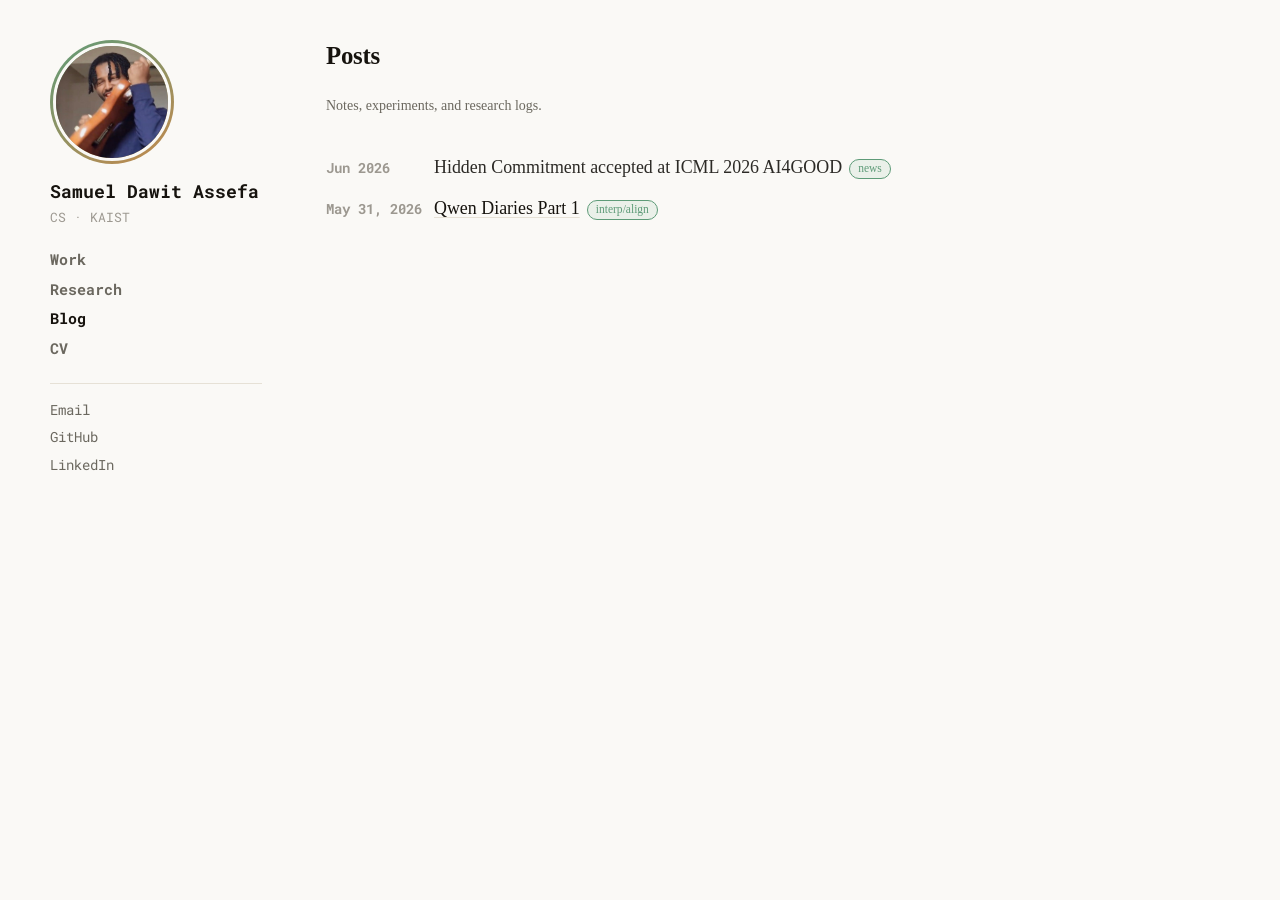
==== commit 3d93cf58: "Home: prominent Latest cards — ICML 2026 acceptance + Qwen Diaries Add a featured "Latest" block wit" ====
--- a/blog/index.html
+++ b/blog/index.html
@@ -42,6 +42,10 @@
         <section class="section">
           <div class="post-list">
             <article class="post-row">
+              <time datetime="2026-06-02">Jun 2026</time>
+              <h3>Hidden Commitment accepted at ICML 2026 AI4GOOD <span class="pill interp">news</span></h3>
+            </article>
+            <article class="post-row">
               <time datetime="2026-05-31">May 31, 2026</time>
               <h3><a href="/blog/qwen-diaries-part-1.html">Qwen Diaries Part 1</a> <span class="pill interp">interp/align</span></h3>
             </article>
--- a/styles.css
+++ b/styles.css
@@ -552,6 +552,81 @@
   color: var(--muted);
 }
 
+/* ---- featured / latest cards ---- */
+.featured {
+  display: grid;
+  gap: 14px;
+  margin-top: 2px;
+}
+
+.feature-card {
+  position: relative;
+  display: grid;
+  gap: 7px;
+  padding: 17px 20px;
+  background: var(--interp-bg);
+  border: 1px solid var(--line);
+  border-left: 3px solid var(--interp);
+  border-radius: 10px;
+  text-decoration: none;
+  transition: box-shadow 220ms ease, border-color 200ms ease, transform 160ms ease;
+}
+
+/* the acceptance card glows on its own so it pops at rest */
+.feature-card.hero {
+  box-shadow: 0 0 22px -6px var(--interp-glow);
+}
+
+a.feature-card:hover,
+.feature-card.hero:hover {
+  border-color: var(--interp);
+  box-shadow: 0 0 26px -4px var(--interp-glow);
+  transform: translateY(-1px);
+}
+
+.feature-top {
+  display: flex;
+  align-items: center;
+  gap: 10px;
+}
+
+.feature-badge {
+  flex: none;
+  font-size: 0.7rem;
+  font-weight: 700;
+  letter-spacing: 0.05em;
+  text-transform: uppercase;
+  color: var(--interp);
+  background: var(--interp-bg);
+  border: 1px solid var(--interp);
+  border-radius: 999px;
+  padding: 1px 10px;
+  line-height: 1.7;
+}
+
+.feature-date {
+  color: var(--faint);
+  font-size: 0.8rem;
+  font-weight: 600;
+}
+
+.feature-title {
+  color: var(--bright);
+  font-size: 1.06rem;
+  font-weight: 700;
+  line-height: 1.36;
+}
+
+.feature-card.hero .feature-title {
+  font-size: 1.16rem;
+}
+
+.feature-sub {
+  color: var(--muted);
+  font-size: 0.9rem;
+  line-height: 1.6;
+}
+
 @media (max-width: 760px) {
   .page-shell {
     width: min(100% - 32px, 640px);
